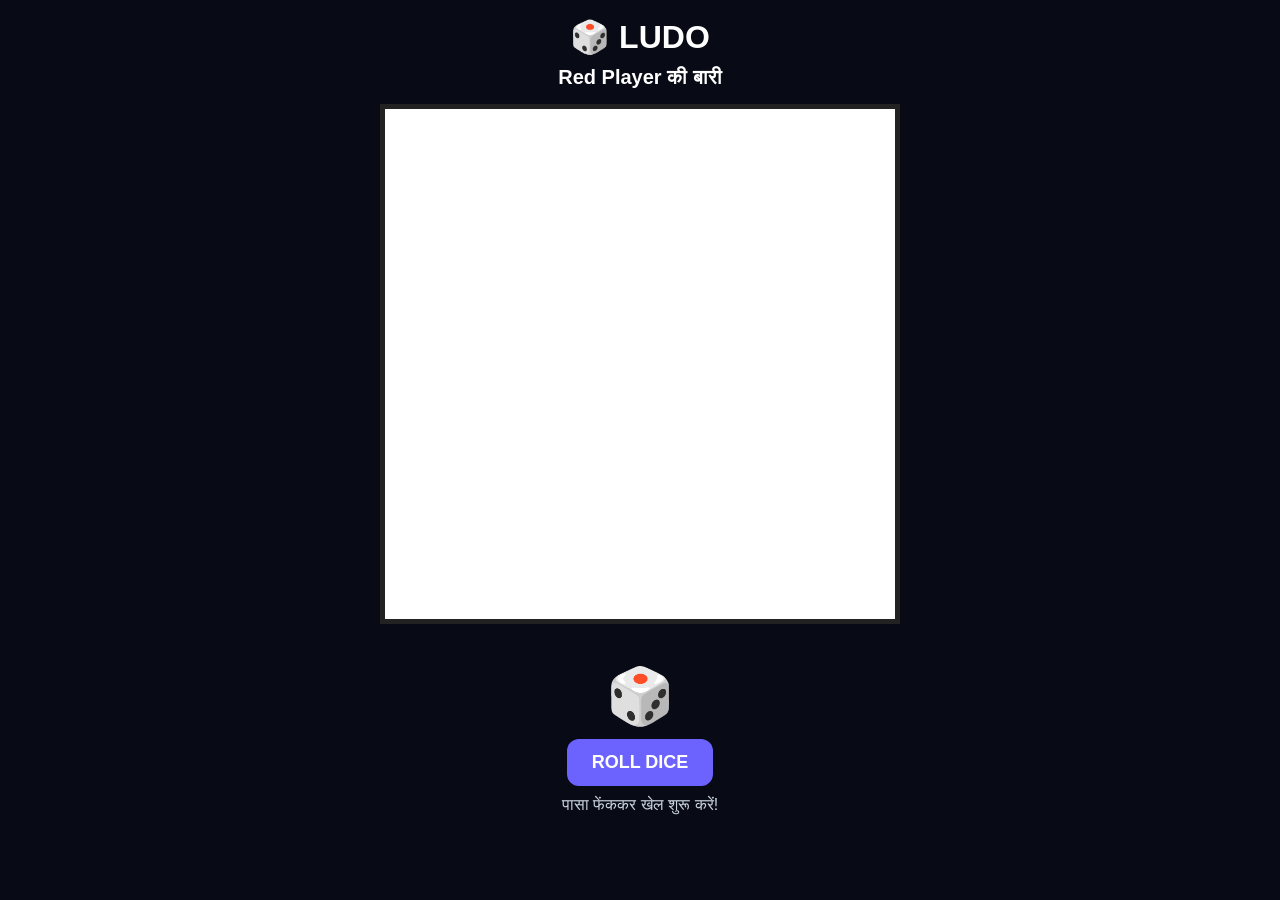
==== ludo.html @ d4bb69dd "Create ludo.html" ====
<!DOCTYPE html>
<html lang="en">
<head>
<meta charset="UTF-8">
<meta name="viewport" content="width=device-width, initial-scale=1.0">
<title>Game Hub - Ludo</title>

<style>
* {
  box-sizing: border-box;
}

body {
  margin: 0;
  font-family: Arial, sans-serif;
  background: #080b16;
  color: white;
  text-align: center;
}

h1 {
  margin: 18px 0 5px;
}

#turn {
  margin: 10px;
  font-size: 20px;
  font-weight: bold;
}

.board {
  width: min(94vw, 520px);
  height: min(94vw, 520px);
  margin: 15px auto;
  display: grid;
  grid-template-columns: repeat(15, 1fr);
  grid-template-rows: repeat(15, 1fr);
  background: white;
  border: 5px solid #222;
}

.cell {
  border: 1px solid #bbb;
  position: relative;
  background: #fff;
}

.red {
  background: #ef4444;
}

.green {
  background: #22c55e;
}

.yellow {
  background: #facc15;
}

.blue {
  background: #3b82f6;
}

.center {
  background: linear-gradient(45deg,
    #ef4444 0 25%,
    #22c55e 25% 50%,
    #facc15 50% 75%,
    #3b82f6 75%);
}

.piece {
  width: 75%;
  height: 75%;
  border-radius: 50%;
  position: absolute;
  top: 12%;
  left: 12%;
  border: 3px solid white;
  box-shadow: 0 2px 5px #333;
}

.red-piece {
  background: #dc2626;
}

.green-piece {
  background: #16a34a;
}

.yellow-piece {
  background: #eab308;
}

.blue-piece {
  background: #2563eb;
}

.controls {
  margin: 15px auto;
  padding: 15px;
}

#dice {
  font-size: 55px;
  margin: 10px;
}

button {
  border: none;
  padding: 13px 25px;
  border-radius: 12px;
  background: #6c63ff;
  color: white;
  font-size: 18px;
  font-weight: bold;
  cursor: pointer;
}

button:active {
  transform: scale(.95);
}

#message {
  margin: 10px;
  color: #cbd5e1;
}
</style>
</head>

<body>

<h1>🎲 LUDO</h1>

<div id="turn">Red Player की बारी</div>

<div class="board" id="board"></div>

<div class="controls">

  <div id="dice">🎲</div>

  <button onclick="rollDice()">
    ROLL DICE
  </button>

  <div id="message">
    पासा फेंककर खेल शुरू करें!
  </div>

</div>

<script>

const board = document.getElementById("board");

const players = [
  {
    name: "Red",
    color: "red-piece"
  },
  {
    name: "Green",
    color: "green-piece"
  },
  {
    name: "Yellow",
    color: "yellow-piece"
  },
  {
    name: "Blue",
    color: "blue
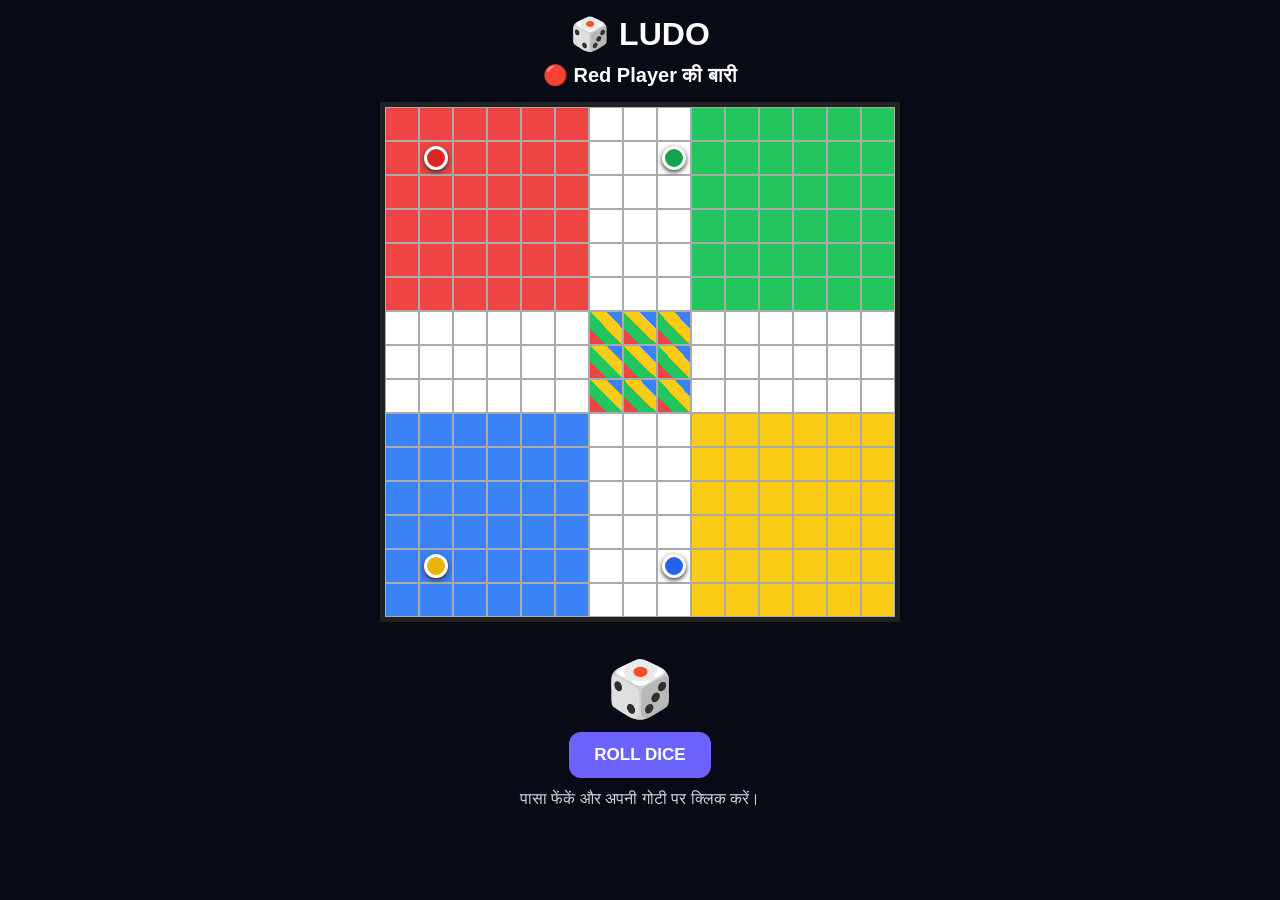
==== commit b098bdc3: "Update ludo.html" ====
--- a/ludo.html
+++ b/ludo.html
@@ -6,124 +6,95 @@
 <title>Game Hub - Ludo</title>
 
 <style>
-* {
-  box-sizing: border-box;
-}
-
-body {
-  margin: 0;
-  font-family: Arial, sans-serif;
-  background: #080b16;
-  color: white;
-  text-align: center;
-}
-
-h1 {
-  margin: 18px 0 5px;
-}
-
-#turn {
-  margin: 10px;
-  font-size: 20px;
-  font-weight: bold;
-}
-
-.board {
-  width: min(94vw, 520px);
-  height: min(94vw, 520px);
-  margin: 15px auto;
-  display: grid;
-  grid-template-columns: repeat(15, 1fr);
-  grid-template-rows: repeat(15, 1fr);
-  background: white;
-  border: 5px solid #222;
-}
-
-.cell {
-  border: 1px solid #bbb;
-  position: relative;
-  background: #fff;
-}
-
-.red {
-  background: #ef4444;
-}
-
-.green {
-  background: #22c55e;
-}
-
-.yellow {
-  background: #facc15;
-}
-
-.blue {
-  background: #3b82f6;
-}
-
-.center {
-  background: linear-gradient(45deg,
+*{box-sizing:border-box}
+
+body{
+  margin:0;
+  background:#080b16;
+  color:white;
+  font-family:Arial,sans-serif;
+  text-align:center;
+}
+
+h1{margin:15px 0 5px}
+
+#turn{
+  font-size:20px;
+  font-weight:bold;
+  margin:10px;
+}
+
+.board{
+  width:min(94vw,520px);
+  height:min(94vw,520px);
+  margin:15px auto;
+  display:grid;
+  grid-template-columns:repeat(15,1fr);
+  grid-template-rows:repeat(15,1fr);
+  background:white;
+  border:5px solid #222;
+}
+
+.cell{
+  position:relative;
+  border:1px solid #aaa;
+  background:white;
+}
+
+.red{background:#ef4444}
+.green{background:#22c55e}
+.yellow{background:#facc15}
+.blue{background:#3b82f6}
+
+.center{
+  background:linear-gradient(
+    45deg,
     #ef4444 0 25%,
     #22c55e 25% 50%,
     #facc15 50% 75%,
-    #3b82f6 75%);
-}
-
-.piece {
-  width: 75%;
-  height: 75%;
-  border-radius: 50%;
-  position: absolute;
-  top: 12%;
-  left: 12%;
-  border: 3px solid white;
-  box-shadow: 0 2px 5px #333;
-}
-
-.red-piece {
-  background: #dc2626;
-}
-
-.green-piece {
-  background: #16a34a;
-}
-
-.yellow-piece {
-  background: #eab308;
-}
-
-.blue-piece {
-  background: #2563eb;
-}
-
-.controls {
-  margin: 15px auto;
-  padding: 15px;
-}
-
-#dice {
-  font-size: 55px;
-  margin: 10px;
-}
-
-button {
-  border: none;
-  padding: 13px 25px;
-  border-radius: 12px;
-  background: #6c63ff;
-  color: white;
-  font-size: 18px;
-  font-weight: bold;
-  cursor: pointer;
-}
-
-button:active {
-  transform: scale(.95);
-}
-
-#message {
-  margin: 10px;
-  color: #cbd5e1;
+    #3b82f6 75%
+  );
+}
+
+.piece{
+  width:75%;
+  height:75%;
+  position:absolute;
+  top:12%;
+  left:12%;
+  border-radius:50%;
+  border:3px solid white;
+  box-shadow:0 2px 5px #333;
+  cursor:pointer;
+}
+
+.red-piece{background:#dc2626}
+.green-piece{background:#16a34a}
+.yellow-piece{background:#eab308}
+.blue-piece{background:#2563eb}
+
+.controls{
+  padding:10px;
+}
+
+#dice{
+  font-size:55px;
+  margin:10px;
+}
+
+button{
+  padding:13px 25px;
+  border:0;
+  border-radius:12px;
+  background:#6c63ff;
+  color:white;
+  font-size:17px;
+  font-weight:bold;
+}
+
+#message{
+  margin:12px;
+  color:#cbd5e1;
 }
 </style>
 </head>
@@ -132,7 +103,7 @@
 
 <h1>🎲 LUDO</h1>
 
-<div id="turn">Red Player की बारी</div>
+<div id="turn">🔴 Red Player की बारी</div>
 
 <div class="board" id="board"></div>
 
@@ -145,28 +116,182 @@
   </button>
 
   <div id="message">
-    पासा फेंककर खेल शुरू करें!
+    पासा फेंकें और अपनी गोटी पर क्लिक करें।
   </div>
 
 </div>
 
 <script>
 
-const board = document.getElementById("board");
-
-const players = [
-  {
-    name: "Red",
-    color: "red-piece"
-  },
-  {
-    name: "Green",
-    color: "green-piece"
-  },
-  {
-    name: "Yellow",
-    color: "yellow-piece"
-  },
-  {
-    name: "Blue",
-    color: "blue
+const board=document.getElementById("board");
+
+const players=[
+  {name:"Red",emoji:"🔴",color:"red-piece",start:0},
+  {name:"Green",emoji:"🟢",color:"green-piece",start:13},
+  {name:"Yellow",emoji:"🟡",color:"yellow-piece",start:26},
+  {name:"Blue",emoji:"🔵",color:"blue-piece",start:39}
+];
+
+let currentPlayer=0;
+let dice=0;
+let positions=[0,0,0,0];
+
+const path=[
+  105,106,107,108,109,110,
+  95,80,65,50,35,20,
+  21,22,23,24,25,26,
+  41,56,71,86,101,116,
+  131,132,133,134,135,136,
+  137,122,107,92,77,62,
+  47,32,17,2,3,4,5,6,
+  7,8,9,10,11,12,27,42,57,
+  72,87,102,117,132,147
+];
+
+function createBoard(){
+
+  for(let i=0;i<225;i++){
+
+    const cell=document.createElement("div");
+    cell.className="cell";
+
+    const row=Math.floor(i/15);
+    const col=i%15;
+
+    if(row<6 && col<6)
+      cell.classList.add("red");
+
+    else if(row<6 && col>8)
+      cell.classList.add("green");
+
+    else if(row>8 && col<6)
+      cell.classList.add("blue");
+
+    else if(row>8 && col>8)
+      cell.classList.add("yellow");
+
+    if(row>=6 && row<=8 && col>=6 && col<=8)
+      cell.classList.add("center");
+
+    cell.id="cell-"+i;
+
+    board.appendChild(cell);
+  }
+
+  addPieces();
+}
+
+function addPieces(){
+
+  players.forEach((player,index)=>{
+
+    const piece=document.createElement("div");
+
+    piece.className="piece "+player.color;
+
+    piece.id="piece-"+index;
+
+    piece.onclick=()=>{
+      movePiece(index);
+    };
+
+    const home=[
+      16,
+      23,
+      196,
+      203
+    ];
+
+    document
+      .getElementById("cell-"+home[index])
+      .appendChild(piece);
+
+  });
+}
+
+function rollDice(){
+
+  dice=Math.floor(Math.random()*6)+1;
+
+  const faces=["","⚀","⚁","⚂","⚃","⚄","⚅"];
+
+  document.getElementById("dice").textContent=faces[dice];
+
+  document.getElementById("message").textContent=
+    players[currentPlayer].emoji+
+    " "+players[currentPlayer].name+
+    " को "+dice+" आया। अपनी गोटी पर क्लिक करें।";
+}
+
+function movePiece(playerIndex){
+
+  if(playerIndex!==currentPlayer){
+    document.getElementById("message").textContent=
+      "⚠️ अभी "+players[currentPlayer].name+
+      " Player की बारी है।";
+    return;
+  }
+
+  if(dice===0){
+    document.getElementById("message").textContent=
+      "पहले 🎲 ROLL DICE दबाएँ।";
+    return;
+  }
+
+  positions[playerIndex]+=dice;
+
+  if(positions[playerIndex]>=path.length){
+    positions[playerIndex]=path.length-1;
+  }
+
+  const cellNumber=path[positions[playerIndex]];
+
+  const piece=document.getElementById(
+    "piece-"+playerIndex
+  );
+
+  document
+    .getElementById("cell-"+cellNumber)
+    .appendChild(piece);
+
+  if(positions[playerIndex]===path.length-1){
+
+    document.getElementById("message").textContent=
+      "🏆 "+players[playerIndex].name+
+      " Player finish के पास पहुँच गया!";
+
+  }else{
+
+    document.getElementById("message").textContent=
+      players[playerIndex].name+
+      " की गोटी "+dice+" कदम चली।";
+
+  }
+
+  if(dice!==6){
+    nextPlayer();
+  }
+
+  dice=0;
+
+}
+
+function nextPlayer(){
+
+  currentPlayer++;
+
+  if(currentPlayer>=players.length)
+    currentPlayer=0;
+
+  document.getElementById("turn").textContent=
+    players[currentPlayer].emoji+
+    " "+players[currentPlayer].name+
+    " Player की बारी";
+}
+
+createBoard();
+
+</script>
+
+</body>
+</html>
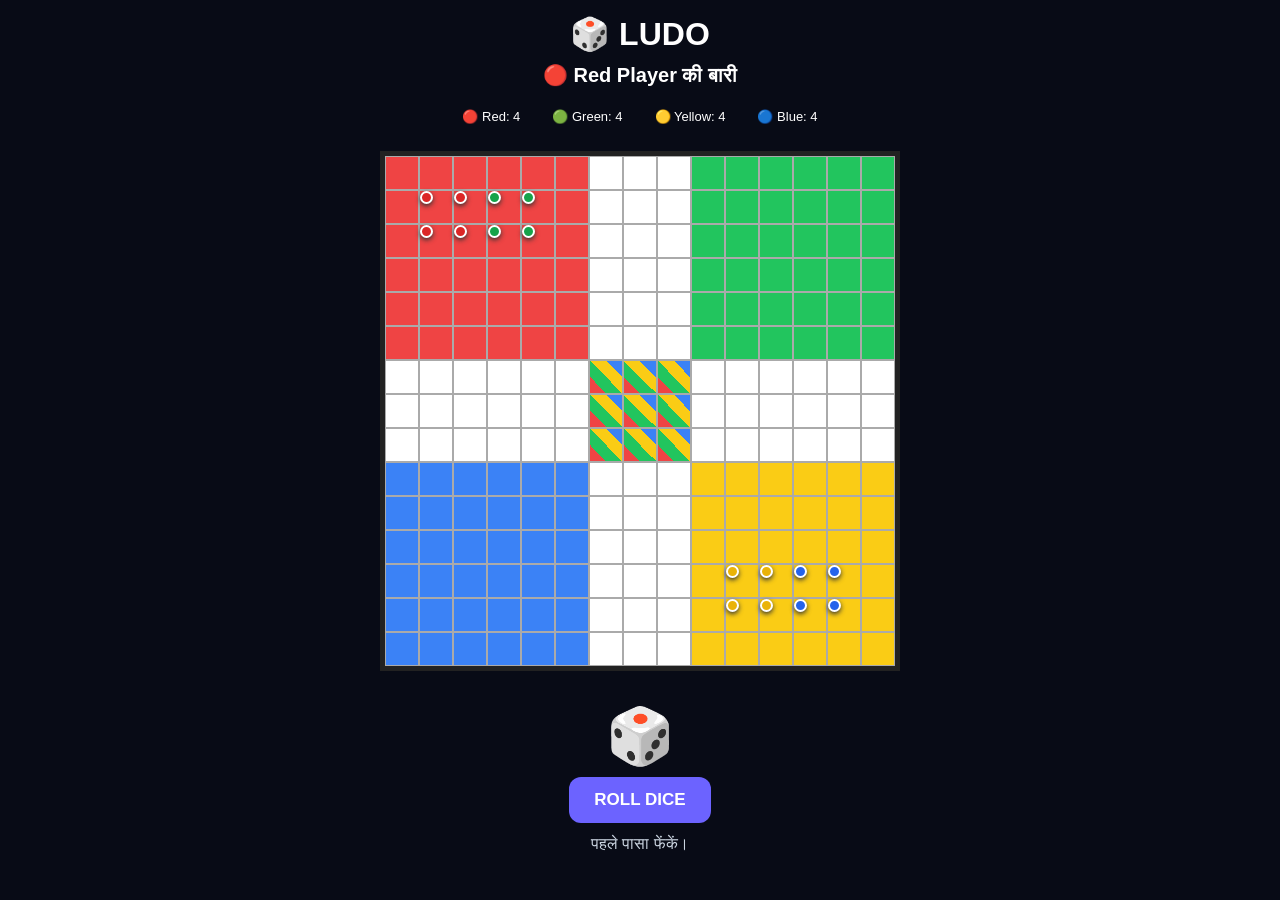
==== commit 2caa9d96: "Update ludo.html" ====
--- a/ludo.html
+++ b/ludo.html
@@ -1,8 +1,8 @@
 <!DOCTYPE html>
-<html lang="en">
+<html lang="hi">
 <head>
 <meta charset="UTF-8">
-<meta name="viewport" content="width=device-width, initial-scale=1.0">
+<meta name="viewport" content="width=device-width,initial-scale=1.0">
 <title>Game Hub - Ludo</title>
 
 <style>
@@ -57,15 +57,14 @@
 }
 
 .piece{
-  width:75%;
-  height:75%;
+  width:42%;
+  height:42%;
+  border-radius:50%;
   position:absolute;
-  top:12%;
-  left:12%;
-  border-radius:50%;
-  border:3px solid white;
+  border:2px solid white;
   box-shadow:0 2px 5px #333;
   cursor:pointer;
+  z-index:5;
 }
 
 .red-piece{background:#dc2626}
@@ -79,7 +78,7 @@
 
 #dice{
   font-size:55px;
-  margin:10px;
+  margin:8px;
 }
 
 button{
@@ -90,12 +89,31 @@
   color:white;
   font-size:17px;
   font-weight:bold;
+  cursor:pointer;
+}
+
+button:active{
+  transform:scale(.95);
 }
 
 #message{
   margin:12px;
   color:#cbd5e1;
 }
+
+.player-info{
+  display:flex;
+  justify-content:center;
+  flex-wrap:wrap;
+  gap:8px;
+  padding:5px 10px;
+}
+
+.player-info div{
+  padding:7px 12px;
+  border-radius:10px;
+  font-size:13px;
+}
 </style>
 </head>
 
@@ -105,20 +123,23 @@
 
 <div id="turn">🔴 Red Player की बारी</div>
 
+<div class="player-info">
+  <div>🔴 Red: <span id="redHome">4</span></div>
+  <div>🟢 Green: <span id="greenHome">4</span></div>
+  <div>🟡 Yellow: <span id="yellowHome">4</span></div>
+  <div>🔵 Blue: <span id="blueHome">4</span></div>
+</div>
+
 <div class="board" id="board"></div>
 
 <div class="controls">
-
   <div id="dice">🎲</div>
 
-  <button onclick="rollDice()">
-    ROLL DICE
-  </button>
+  <button onclick="rollDice()">ROLL DICE</button>
 
   <div id="message">
-    पासा फेंकें और अपनी गोटी पर क्लिक करें।
+    पहले पासा फेंकें।
   </div>
-
 </div>
 
 <script>
@@ -126,15 +147,46 @@
 const board=document.getElementById("board");
 
 const players=[
-  {name:"Red",emoji:"🔴",color:"red-piece",start:0},
-  {name:"Green",emoji:"🟢",color:"green-piece",start:13},
-  {name:"Yellow",emoji:"🟡",color:"yellow-piece",start:26},
-  {name:"Blue",emoji:"🔵",color:"blue-piece",start:39}
+  {
+    name:"Red",
+    emoji:"🔴",
+    color:"red-piece",
+    home:[16,17,31,32]
+  },
+  {
+    name:"Green",
+    emoji:"🟢",
+    color:"green-piece",
+    home:[18,19,33,34]
+  },
+  {
+    name:"Yellow",
+    emoji:"🟡",
+    color:"yellow-piece",
+    home:[190,191,205,206]
+  },
+  {
+    name:"Blue",
+    emoji:"🔵",
+    color:"blue-piece",
+    home:[192,193,207,208]
+  }
 ];
 
 let currentPlayer=0;
 let dice=0;
-let positions=[0,0,0,0];
+
+/* हर player की 4 गोटियों की position
+   -1 = Home
+*/
+let pieces=[
+  [-1,-1,-1,-1],
+  [-1,-1,-1,-1],
+  [-1,-1,-1,-1],
+  [-1,-1,-1,-1]
+];
+
+/* Basic common path */
 
 const path=[
   105,106,107,108,109,110,
@@ -144,8 +196,9 @@
   131,132,133,134,135,136,
   137,122,107,92,77,62,
   47,32,17,2,3,4,5,6,
-  7,8,9,10,11,12,27,42,57,
-  72,87,102,117,132,147
+  7,8,9,10,11,12,
+  27,42,57,72,87,102,
+  117,132,147
 ];
 
 function createBoard(){
@@ -153,6 +206,7 @@
   for(let i=0;i<225;i++){
 
     const cell=document.createElement("div");
+
     cell.className="cell";
 
     const row=Math.floor(i/15);
@@ -178,34 +232,29 @@
     board.appendChild(cell);
   }
 
-  addPieces();
-}
-
-function addPieces(){
-
-  players.forEach((player,index)=>{
-
-    const piece=document.createElement("div");
-
-    piece.className="piece "+player.color;
-
-    piece.id="piece-"+index;
-
-    piece.onclick=()=>{
-      movePiece(index);
-    };
-
-    const home=[
-      16,
-      23,
-      196,
-      203
-    ];
-
-    document
-      .getElementById("cell-"+home[index])
-      .appendChild(piece);
-
+  createPieces();
+}
+
+function createPieces(){
+
+  players.forEach((player,p)=>{
+
+    player.home.forEach((homeCell,pieceNumber)=>{
+
+      const piece=document.createElement("div");
+
+      piece.className="piece "+player.color;
+
+      piece.id="piece-"+p+"-"+pieceNumber;
+
+      piece.onclick=function(){
+        movePiece(p,pieceNumber);
+      };
+
+      document
+        .getElementById("cell-"+homeCell)
+        .appendChild(piece);
+    });
   });
 }
 
@@ -213,67 +262,124 @@
 
   dice=Math.floor(Math.random()*6)+1;
 
-  const faces=["","⚀","⚁","⚂","⚃","⚄","⚅"];
+  const faces=[
+    "",
+    "⚀",
+    "⚁",
+    "⚂",
+    "⚃",
+    "⚄",
+    "⚅"
+  ];
 
   document.getElementById("dice").textContent=faces[dice];
 
   document.getElementById("message").textContent=
     players[currentPlayer].emoji+
     " "+players[currentPlayer].name+
-    " को "+dice+" आया। अपनी गोटी पर क्लिक करें।";
-}
-
-function movePiece(playerIndex){
+    " को "+dice+" आया। गोटी पर क्लिक करें।";
+}
+
+function movePiece(playerIndex,pieceNumber){
 
   if(playerIndex!==currentPlayer){
+
     document.getElementById("message").textContent=
       "⚠️ अभी "+players[currentPlayer].name+
       " Player की बारी है।";
+
     return;
   }
 
   if(dice===0){
+
     document.getElementById("message").textContent=
-      "पहले 🎲 ROLL DICE दबाएँ।";
+      "🎲 पहले ROLL DICE दबाएँ।";
+
     return;
   }
 
-  positions[playerIndex]+=dice;
-
-  if(positions[playerIndex]>=path.length){
-    positions[playerIndex]=path.length-1;
-  }
-
-  const cellNumber=path[positions[playerIndex]];
+  let position=pieces[playerIndex][pieceNumber];
+
+  /* Home से बाहर */
+
+  if(position===-1){
+
+    if(dice!==6){
+
+      document.getElementById("message").textContent=
+        "❌ गोटी बाहर निकालने के लिए 6 चाहिए।";
+
+      nextPlayer();
+      dice=0;
+      return;
+    }
+
+    position=0;
+
+  }else{
+
+    position+=dice;
+  }
+
+  /* Finish */
+
+  if(position>=path.length){
+
+    position=path.length-1;
+  }
+
+  pieces[playerIndex][pieceNumber]=position;
+
+  const boardPosition=
+    path[position];
 
   const piece=document.getElementById(
-    "piece-"+playerIndex
+    "piece-"+playerIndex+"-"+pieceNumber
   );
 
   document
-    .getElementById("cell-"+cellNumber)
+    .getElementById("cell-"+boardPosition)
     .appendChild(piece);
 
-  if(positions[playerIndex]===path.length-1){
+  updateHomeCount(playerIndex);
+
+  document.getElementById("message").textContent=
+    players[playerIndex].emoji+
+    " "+players[playerIndex].name+
+    " की गोटी चल गई!";
+
+  dice=0;
+
+  if(position===path.length-1){
 
     document.getElementById("message").textContent=
       "🏆 "+players[playerIndex].name+
-      " Player finish के पास पहुँच गया!";
-
-  }else{
-
-    document.getElementById("message").textContent=
-      players[playerIndex].name+
-      " की गोटी "+dice+" कदम चली।";
-
+      " की गोटी Finish पर पहुँच गई!";
   }
 
   if(dice!==6){
     nextPlayer();
   }
-
-  dice=0;
-
+}
+
+function updateHomeCount(playerIndex){
+
+  let count=0;
+
+  pieces[playerIndex].forEach(pos=>{
+    if(pos===-1) count++;
+  });
+
+  const ids=[
+    "redHome",
+    "greenHome",
+    "yellowHome",
+    "blueHome"
+  ];
+
+  document.getElementById(ids[playerIndex])
+    .textContent=count;
 }
 
 function nextPlayer(){
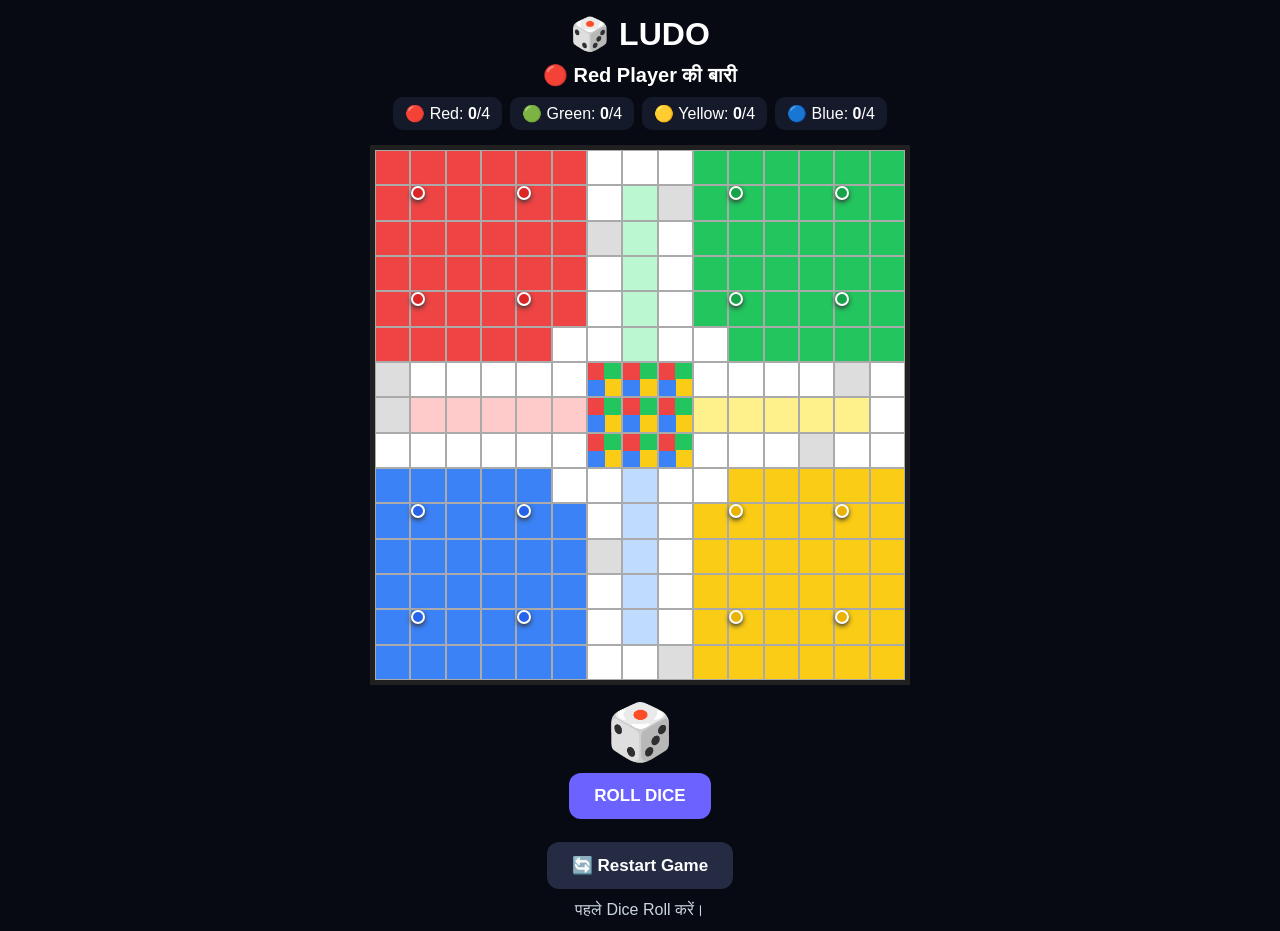
==== commit c9a762a4: "Refactor Ludo game HTML and CSS styles" ====
--- a/ludo.html
+++ b/ludo.html
@@ -9,62 +9,101 @@
 *{box-sizing:border-box}
 
 body{
-  margin:0;
-  background:#080b16;
-  color:white;
-  font-family:Arial,sans-serif;
-  text-align:center;
-}
-
-h1{margin:15px 0 5px}
+ margin:0;
+ background:#070a13;
+ color:white;
+ font-family:Arial,sans-serif;
+ text-align:center;
+}
+
+h1{
+ margin:15px 0 5px;
+}
 
 #turn{
-  font-size:20px;
-  font-weight:bold;
-  margin:10px;
+ font-size:20px;
+ font-weight:bold;
+ margin:10px;
+}
+
+.info{
+ display:flex;
+ justify-content:center;
+ flex-wrap:wrap;
+ gap:8px;
+ margin:8px;
+}
+
+.info div{
+ padding:7px 12px;
+ border-radius:10px;
+ background:#151a2b;
 }
 
 .board{
-  width:min(94vw,520px);
-  height:min(94vw,520px);
-  margin:15px auto;
-  display:grid;
-  grid-template-columns:repeat(15,1fr);
-  grid-template-rows:repeat(15,1fr);
-  background:white;
-  border:5px solid #222;
+ width:min(95vw,540px);
+ aspect-ratio:1;
+ margin:15px auto;
+ display:grid;
+ grid-template-columns:repeat(15,1fr);
+ grid-template-rows:repeat(15,1fr);
+ border:5px solid #202020;
+ background:white;
 }
 
 .cell{
-  position:relative;
-  border:1px solid #aaa;
-  background:white;
-}
-
-.red{background:#ef4444}
-.green{background:#22c55e}
-.yellow{background:#facc15}
-.blue{background:#3b82f6}
+ position:relative;
+ border:1px solid #aaa;
+ background:#fff;
+}
+
+.redArea{background:#ef4444}
+.greenArea{background:#22c55e}
+.yellowArea{background:#facc15}
+.blueArea{background:#3b82f6}
+
+.path{
+ background:#fff;
+}
+
+.redPath{background:#fecaca}
+.greenPath{background:#bbf7d0}
+.yellowPath{background:#fef08a}
+.bluePath{background:#bfdbfe}
+
+.safe{
+ background:#ddd;
+}
 
 .center{
-  background:linear-gradient(
-    45deg,
-    #ef4444 0 25%,
-    #22c55e 25% 50%,
-    #facc15 50% 75%,
-    #3b82f6 75%
-  );
+ background:conic-gradient(
+   #22c55e 0 25%,
+   #facc15 25% 50%,
+   #3b82f6 50% 75%,
+   #ef4444 75% 100%
+ );
+}
+
+.homeDot{
+ width:60%;
+ height:60%;
+ border-radius:50%;
+ position:absolute;
+ top:20%;
+ left:20%;
+ background:white;
+ box-shadow:inset 0 0 0 3px #555;
 }
 
 .piece{
-  width:42%;
-  height:42%;
-  border-radius:50%;
-  position:absolute;
-  border:2px solid white;
-  box-shadow:0 2px 5px #333;
-  cursor:pointer;
-  z-index:5;
+ width:42%;
+ height:42%;
+ position:absolute;
+ border-radius:50%;
+ border:2px solid white;
+ box-shadow:0 2px 5px #333;
+ cursor:pointer;
+ z-index:10;
 }
 
 .red-piece{background:#dc2626}
@@ -73,46 +112,37 @@
 .blue-piece{background:#2563eb}
 
 .controls{
-  padding:10px;
+ margin:10px;
 }
 
 #dice{
-  font-size:55px;
-  margin:8px;
+ font-size:55px;
+ margin:8px;
 }
 
 button{
-  padding:13px 25px;
-  border:0;
-  border-radius:12px;
-  background:#6c63ff;
-  color:white;
-  font-size:17px;
-  font-weight:bold;
-  cursor:pointer;
+ border:0;
+ border-radius:12px;
+ padding:13px 25px;
+ background:#6c63ff;
+ color:white;
+ font-size:17px;
+ font-weight:bold;
+ cursor:pointer;
 }
 
 button:active{
-  transform:scale(.95);
+ transform:scale(.95);
 }
 
 #message{
-  margin:12px;
-  color:#cbd5e1;
-}
-
-.player-info{
-  display:flex;
-  justify-content:center;
-  flex-wrap:wrap;
-  gap:8px;
-  padding:5px 10px;
-}
-
-.player-info div{
-  padding:7px 12px;
-  border-radius:10px;
-  font-size:13px;
+ margin:12px;
+ color:#cbd5e1;
+}
+
+#restart{
+ margin-top:5px;
+ background:#242b43;
 }
 </style>
 </head>
@@ -123,276 +153,516 @@
 
 <div id="turn">🔴 Red Player की बारी</div>
 
-<div class="player-info">
-  <div>🔴 Red: <span id="redHome">4</span></div>
-  <div>🟢 Green: <span id="greenHome">4</span></div>
-  <div>🟡 Yellow: <span id="yellowHome">4</span></div>
-  <div>🔵 Blue: <span id="blueHome">4</span></div>
+<div class="info">
+ <div>🔴 Red: <b id="r">0</b>/4</div>
+ <div>🟢 Green: <b id="g">0</b>/4</div>
+ <div>🟡 Yellow: <b id="y">0</b>/4</div>
+ <div>🔵 Blue: <b id="b">0</b>/4</div>
 </div>
 
 <div class="board" id="board"></div>
 
 <div class="controls">
-  <div id="dice">🎲</div>
-
-  <button onclick="rollDice()">ROLL DICE</button>
-
-  <div id="message">
-    पहले पासा फेंकें।
-  </div>
+
+ <div id="dice">🎲</div>
+
+ <button onclick="rollDice()">ROLL DICE</button>
+
+ <br><br>
+
+ <button id="restart" onclick="location.reload()">
+   🔄 Restart Game
+ </button>
+
+ <div id="message">
+   पहले Dice Roll करें।
+ </div>
+
 </div>
 
 <script>
 
+/* =========================
+   PLAYERS
+========================= */
+
+const players=[
+ {
+  name:"Red",
+  emoji:"🔴",
+  cls:"red-piece",
+  start:0,
+  area:"redArea"
+ },
+ {
+  name:"Green",
+  emoji:"🟢",
+  cls:"green-piece",
+  start:13,
+  area:"greenArea"
+ },
+ {
+  name:"Yellow",
+  emoji:"🟡",
+  cls:"yellow-piece",
+  start:26,
+  area:"yellowArea"
+ },
+ {
+  name:"Blue",
+  emoji:"🔵",
+  cls:"blue-piece",
+  start:39,
+  area:"blueArea"
+ }
+];
+
+let current=0;
+let dice=0;
+
+/*
+ -1 = Home
+ 0-51 = main track
+ 52-56 = player's final lane
+ 57 = Finish
+*/
+
+let pieces=[
+ [-1,-1,-1,-1],
+ [-1,-1,-1,-1],
+ [-1,-1,-1,-1],
+ [-1,-1,-1,-1]
+];
+
+/* =========================
+   52 MAIN PATH
+========================= */
+
+const path=[
+ [6,0],[6,1],[6,2],[6,3],[6,4],
+ [5,5],[4,6],[3,6],[2,6],[1,6],[0,6],
+ [0,7],[0,8],
+ [1,8],[2,8],[3,8],[4,8],[5,9],
+ [6,10],[6,11],[6,12],[6,13],[6,14],
+ [7,14],[8,14],
+ [8,13],[8,12],[8,11],[8,10],[9,9],
+ [10,8],[11,8],[12,8],[13,8],[14,8],
+ [14,7],[14,6],
+ [13,6],[12,6],[11,6],[10,6],[9,5],
+ [8,4],[8,3],[8,2],[8,1],[8,0],
+ [7,0]
+];
+
+/* Final lanes */
+
+const lanes=[
+ /* Red */
+ [[7,1],[7,2],[7,3],[7,4],[7,5]],
+
+ /* Green */
+ [[1,7],[2,7],[3,7],[4,7],[5,7]],
+
+ /* Yellow */
+ [[7,13],[7,12],[7,11],[7,10],[7,9]],
+
+ /* Blue */
+ [[13,7],[12,7],[11,7],[10,7],[9,7]]
+];
+
+/* Safe positions on main path */
+
+const safe=[0,8,13,21,26,34,39,47];
+
+/* =========================
+   BOARD
+========================= */
+
 const board=document.getElementById("board");
 
-const players=[
-  {
-    name:"Red",
-    emoji:"🔴",
-    color:"red-piece",
-    home:[16,17,31,32]
-  },
-  {
-    name:"Green",
-    emoji:"🟢",
-    color:"green-piece",
-    home:[18,19,33,34]
-  },
-  {
-    name:"Yellow",
-    emoji:"🟡",
-    color:"yellow-piece",
-    home:[190,191,205,206]
-  },
-  {
-    name:"Blue",
-    emoji:"🔵",
-    color:"blue-piece",
-    home:[192,193,207,208]
+function cellId(r,c){
+ return "cell-"+r+"-"+c;
+}
+
+function createBoard(){
+
+ for(let r=0;r<15;r++){
+
+  for(let c=0;c<15;c++){
+
+   const cell=document.createElement("div");
+
+   cell.className="cell";
+   cell.id=cellId(r,c);
+
+   /* 6x6 homes */
+
+   if(r<6 && c<6)
+    cell.classList.add("redArea");
+
+   else if(r<6 && c>8)
+    cell.classList.add("greenArea");
+
+   else if(r>8 && c>8)
+    cell.classList.add("yellowArea");
+
+   else if(r>8 && c<6)
+    cell.classList.add("blueArea");
+
+   /* Main path */
+
+   path.forEach((p,i)=>{
+
+    if(p[0]===r && p[1]===c){
+
+     cell.classList.add("path");
+
+     if(safe.includes(i))
+      cell.classList.add("safe");
+    }
+
+   });
+
+   /* Final lanes */
+
+   lanes.forEach((lane,p)=>{
+
+    lane.forEach(pos=>{
+
+     if(pos[0]===r && pos[1]===c){
+
+      cell.classList.add(
+       ["redPath","greenPath","yellowPath","bluePath"][p]
+      );
+     }
+
+    });
+
+   });
+
+   /* Center */
+
+   if(r>=6 && r<=8 && c>=6 && c<=8){
+    cell.classList.add("center");
+   }
+
+   board.appendChild(cell);
   }
+ }
+
+ createHomePieces();
+}
+
+/* =========================
+   HOME PIECES
+========================= */
+
+const homePositions=[
+ [[1,1],[1,4],[4,1],[4,4]],
+ [[1,10],[1,13],[4,10],[4,13]],
+ [[10,10],[10,13],[13,10],[13,13]],
+ [[10,1],[10,4],[13,1],[13,4]]
 ];
 
-let currentPlayer=0;
-let dice=0;
-
-/* हर player की 4 गोटियों की position
-   -1 = Home
-*/
-let pieces=[
-  [-1,-1,-1,-1],
-  [-1,-1,-1,-1],
-  [-1,-1,-1,-1],
-  [-1,-1,-1,-1]
-];
-
-/* Basic common path */
-
-const path=[
-  105,106,107,108,109,110,
-  95,80,65,50,35,20,
-  21,22,23,24,25,26,
-  41,56,71,86,101,116,
-  131,132,133,134,135,136,
-  137,122,107,92,77,62,
-  47,32,17,2,3,4,5,6,
-  7,8,9,10,11,12,
-  27,42,57,72,87,102,
-  117,132,147
-];
-
-function createBoard(){
-
-  for(let i=0;i<225;i++){
-
-    const cell=document.createElement("div");
-
-    cell.className="cell";
-
-    const row=Math.floor(i/15);
-    const col=i%15;
-
-    if(row<6 && col<6)
-      cell.classList.add("red");
-
-    else if(row<6 && col>8)
-      cell.classList.add("green");
-
-    else if(row>8 && col<6)
-      cell.classList.add("blue");
-
-    else if(row>8 && col>8)
-      cell.classList.add("yellow");
-
-    if(row>=6 && row<=8 && col>=6 && col<=8)
-      cell.classList.add("center");
-
-    cell.id="cell-"+i;
-
-    board.appendChild(cell);
+function createHomePieces(){
+
+ players.forEach((player,p)=>{
+
+  for(let i=0;i<4;i++){
+
+   const piece=document.createElement("div");
+
+   piece.className="piece "+player.cls;
+
+   piece.id="piece-"+p+"-"+i;
+
+   piece.onclick=()=>{
+    movePiece(p,i);
+   };
+
+   const pos=homePositions[p][i];
+
+   document
+    .getElementById(cellId(pos[0],pos[1]))
+    .appendChild(piece);
   }
-
-  createPieces();
-}
-
-function createPieces(){
-
-  players.forEach((player,p)=>{
-
-    player.home.forEach((homeCell,pieceNumber)=>{
-
-      const piece=document.createElement("div");
-
-      piece.className="piece "+player.color;
-
-      piece.id="piece-"+p+"-"+pieceNumber;
-
-      piece.onclick=function(){
-        movePiece(p,pieceNumber);
-      };
-
-      document
-        .getElementById("cell-"+homeCell)
-        .appendChild(piece);
-    });
+ });
+}
+
+/* =========================
+   MOVE POSITION
+========================= */
+
+function getCoordinate(player,position){
+
+ if(position<0)
+  return null;
+
+ if(position<=51){
+
+  const index=(players[player].start+position)%52;
+
+  return path[index];
+ }
+
+ if(position>=52 && position<=56){
+
+  return lanes[player][position-52];
+ }
+
+ return null;
+}
+
+/* =========================
+   DICE
+========================= */
+
+function rollDice(){
+
+ if(dice!==0){
+
+  document.getElementById("message").textContent=
+   "⚠️ पहले अपनी गोटी चलाएँ।";
+
+  return;
+ }
+
+ dice=Math.floor(Math.random()*6)+1;
+
+ const faces=[
+  "",
+  "⚀","⚁","⚂","⚃","⚄","⚅"
+ ];
+
+ document.getElementById("dice").textContent=
+  faces[dice];
+
+ document.getElementById("message").textContent=
+  players[current].emoji+" "+
+  players[current].name+
+  " को "+dice+" आया। गोटी चुनें।";
+}
+
+/* =========================
+   MOVE PIECE
+========================= */
+
+function movePiece(p,i){
+
+ if(p!==current){
+
+  document.getElementById("message").textContent=
+   "⚠️ अभी "+players[current].name+
+   " Player की बारी है।";
+
+  return;
+ }
+
+ if(dice===0){
+
+  document.getElementById("message").textContent=
+   "🎲 पहले Dice Roll करें।";
+
+  return;
+ }
+
+ let old=pieces[p][i];
+ let next;
+
+ /* Home */
+
+ if(old===-1){
+
+  if(dice!==6){
+
+   document.getElementById("message").textContent=
+    "❌ गोटी बाहर निकालने के लिए 6 चाहिए।";
+
+   nextTurn();
+   return;
+  }
+
+  next=0;
+
+ }else{
+
+  next=old+dice;
+ }
+
+ /* Finish limit */
+
+ if(next>57){
+
+  document.getElementById("message").textContent=
+   "❌ इतनी चाल से गोटी Finish नहीं कर सकती।";
+
+  nextTurn();
+  return;
+ }
+
+ pieces[p][i]=next;
+
+ renderPiece(p,i);
+
+ /* Capture */
+
+ if(next>=0 && next<=51){
+
+  capture(p,i,next);
+ }
+
+ updateScore();
+
+ /* Winner */
+
+ if(pieces[p].every(x=>x===57)){
+
+  document.getElementById("message").textContent=
+   "🏆 "+players[p].emoji+" "+
+   players[p].name+
+   " PLAYER WINNER! 🎉";
+
+  document.getElementById("turn").textContent=
+   "🏆 GAME OVER";
+
+  dice=0;
+  return;
+ }
+
+ const rolledSix=(dice===6);
+
+ dice=0;
+
+ if(!rolledSix){
+  nextTurn();
+ }else{
+
+  document.getElementById("message").textContent=
+   "🎉 6 आया! "+players[p].name+
+   " को फिर से मौका।";
+ }
+}
+
+/* =========================
+   RENDER PIECE
+========================= */
+
+function renderPiece(p,i){
+
+ const piece=document.getElementById(
+  "piece-"+p+"-"+i
+ );
+
+ const position=pieces[p][i];
+
+ /* Finish */
+
+ if(position===57){
+
+  document.getElementById("message").textContent=
+   "🏠 गोटी Finish हो गई!";
+
+  return;
+ }
+
+ const pos=getCoordinate(p,position);
+
+ if(!pos) return;
+
+ const cell=document.getElementById(
+  cellId(pos[0],pos[1])
+ );
+
+ cell.appendChild(piece);
+}
+
+/* =========================
+   CAPTURE
+========================= */
+
+function capture(p,i,position){
+
+ const global=(players[p].start+position)%52;
+
+ /* Safe cell पर काटना नहीं */
+
+ if(safe.includes(global))
+  return;
+
+ players.forEach((other)=>{
+
+  const op=players.indexOf(other);
+
+  if(op===p) return;
+
+  pieces[op].forEach((otherPos,oi)=>{
+
+   if(otherPos<0 || otherPos>51)
+    return;
+
+   const otherGlobal=
+    (players[op].start+otherPos)%52;
+
+   if(otherGlobal===global){
+
+    pieces[op][oi]=-1;
+
+    const home=homePositions[op][oi];
+
+    document
+     .getElementById(cellId(home[0],home[1]))
+     .appendChild(
+      document.getElementById(
+       "piece-"+op+"-"+oi
+      )
+     );
+
+    document.getElementById("message").textContent=
+     "💥 "+players[p].name+
+     " ने "+players[op].name+
+     " की गोटी काट दी!";
+   }
+
   });
-}
-
-function rollDice(){
-
-  dice=Math.floor(Math.random()*6)+1;
-
-  const faces=[
-    "",
-    "⚀",
-    "⚁",
-    "⚂",
-    "⚃",
-    "⚄",
-    "⚅"
-  ];
-
-  document.getElementById("dice").textContent=faces[dice];
-
-  document.getElementById("message").textContent=
-    players[currentPlayer].emoji+
-    " "+players[currentPlayer].name+
-    " को "+dice+" आया। गोटी पर क्लिक करें।";
-}
-
-function movePiece(playerIndex,pieceNumber){
-
-  if(playerIndex!==currentPlayer){
-
-    document.getElementById("message").textContent=
-      "⚠️ अभी "+players[currentPlayer].name+
-      " Player की बारी है।";
-
-    return;
-  }
-
-  if(dice===0){
-
-    document.getElementById("message").textContent=
-      "🎲 पहले ROLL DICE दबाएँ।";
-
-    return;
-  }
-
-  let position=pieces[playerIndex][pieceNumber];
-
-  /* Home से बाहर */
-
-  if(position===-1){
-
-    if(dice!==6){
-
-      document.getElementById("message").textContent=
-        "❌ गोटी बाहर निकालने के लिए 6 चाहिए।";
-
-      nextPlayer();
-      dice=0;
-      return;
-    }
-
-    position=0;
-
-  }else{
-
-    position+=dice;
-  }
-
-  /* Finish */
-
-  if(position>=path.length){
-
-    position=path.length-1;
-  }
-
-  pieces[playerIndex][pieceNumber]=position;
-
-  const boardPosition=
-    path[position];
-
-  const piece=document.getElementById(
-    "piece-"+playerIndex+"-"+pieceNumber
-  );
-
-  document
-    .getElementById("cell-"+boardPosition)
-    .appendChild(piece);
-
-  updateHomeCount(playerIndex);
-
-  document.getElementById("message").textContent=
-    players[playerIndex].emoji+
-    " "+players[playerIndex].name+
-    " की गोटी चल गई!";
-
-  dice=0;
-
-  if(position===path.length-1){
-
-    document.getElementById("message").textContent=
-      "🏆 "+players[playerIndex].name+
-      " की गोटी Finish पर पहुँच गई!";
-  }
-
-  if(dice!==6){
-    nextPlayer();
-  }
-}
-
-function updateHomeCount(playerIndex){
-
-  let count=0;
-
-  pieces[playerIndex].forEach(pos=>{
-    if(pos===-1) count++;
-  });
-
-  const ids=[
-    "redHome",
-    "greenHome",
-    "yellowHome",
-    "blueHome"
-  ];
-
-  document.getElementById(ids[playerIndex])
-    .textContent=count;
-}
-
-function nextPlayer(){
-
-  currentPlayer++;
-
-  if(currentPlayer>=players.length)
-    currentPlayer=0;
-
-  document.getElementById("turn").textContent=
-    players[currentPlayer].emoji+
-    " "+players[currentPlayer].name+
-    " Player की बारी";
+
+ });
+}
+
+/* =========================
+   NEXT TURN
+========================= */
+
+function nextTurn(){
+
+ current++;
+
+ if(current>=4)
+  current=0;
+
+ document.getElementById("turn").textContent=
+  players[current].emoji+" "+
+  players[current].name+
+  " Player की बारी";
+
+ dice=0;
+}
+
+/* =========================
+   SCORE
+========================= */
+
+function updateScore(){
+
+ const ids=["r","g","y","b"];
+
+ players.forEach((p,i)=>{
+
+  let finished=pieces[i].filter(
+   x=>x===57
+  ).length;
+
+  document.getElementById(ids[i]).textContent=
+   finished;
+ });
 }
 
 createBoard();
